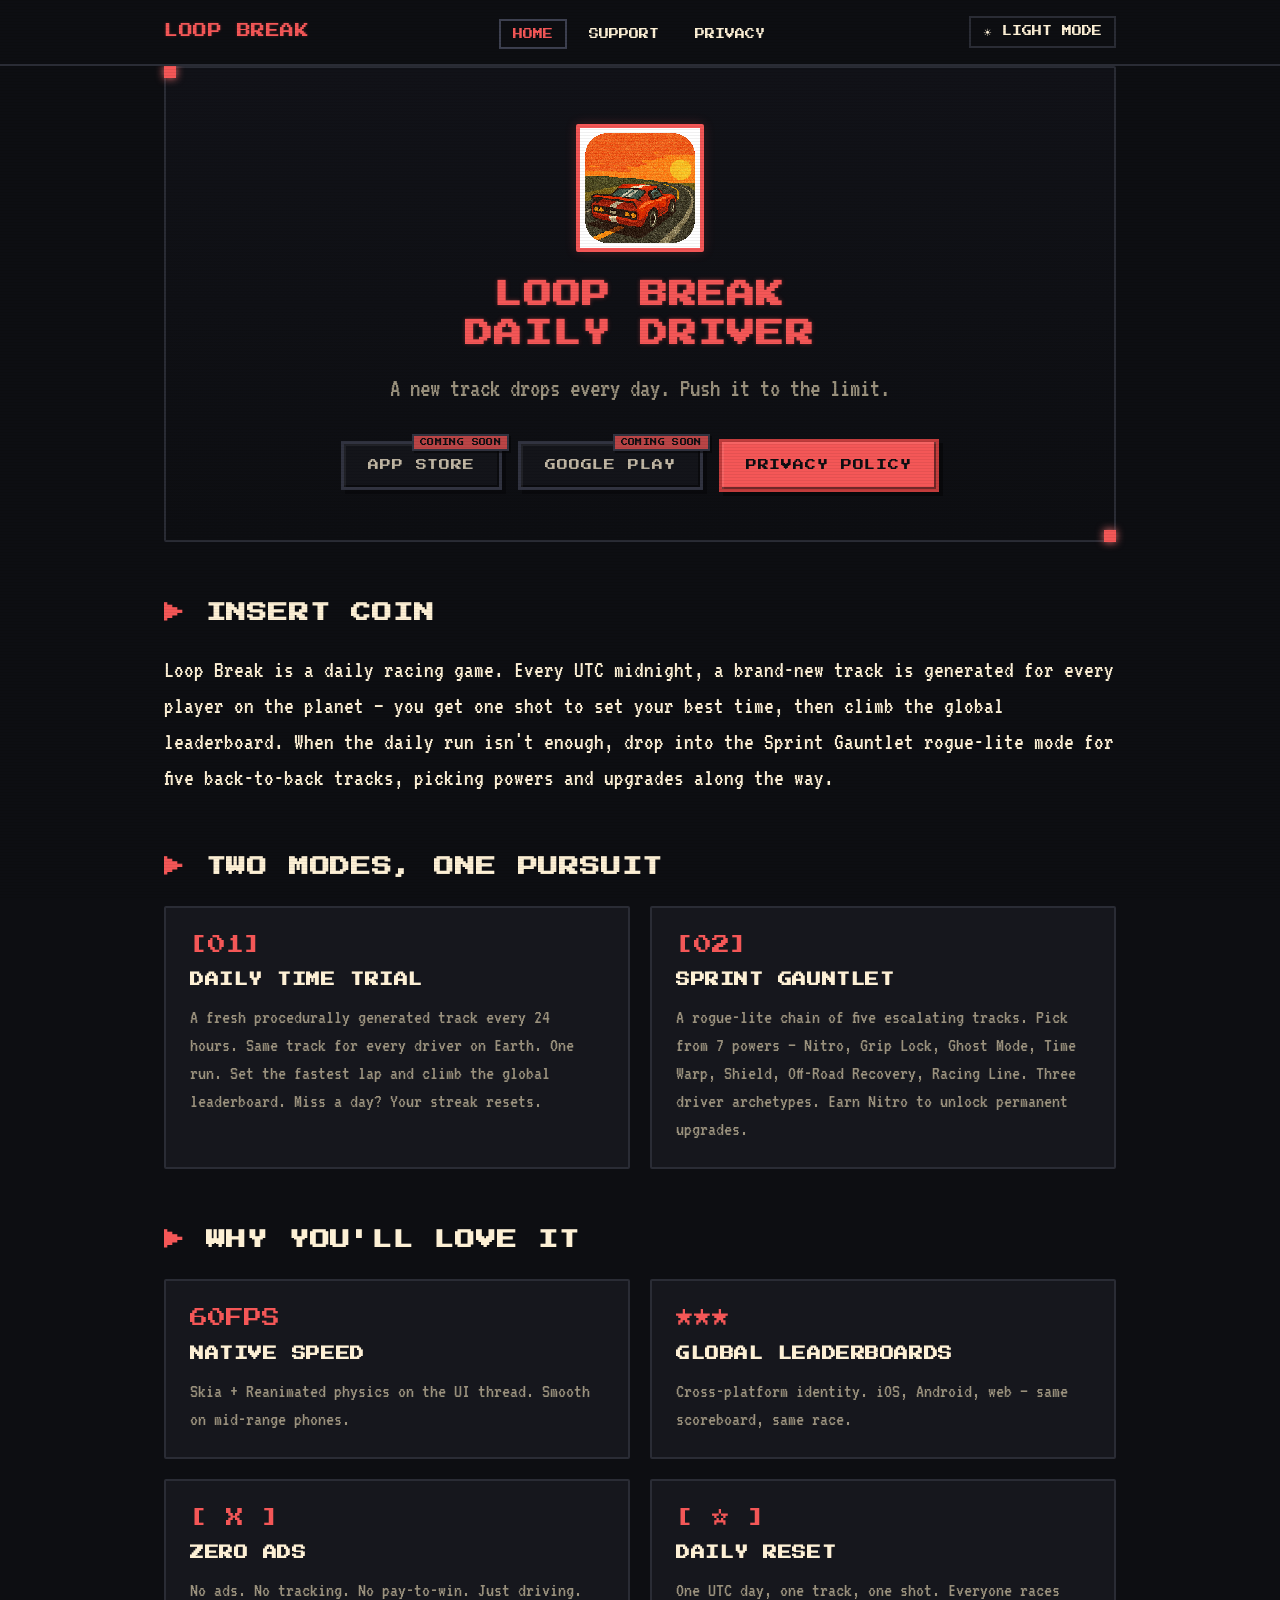
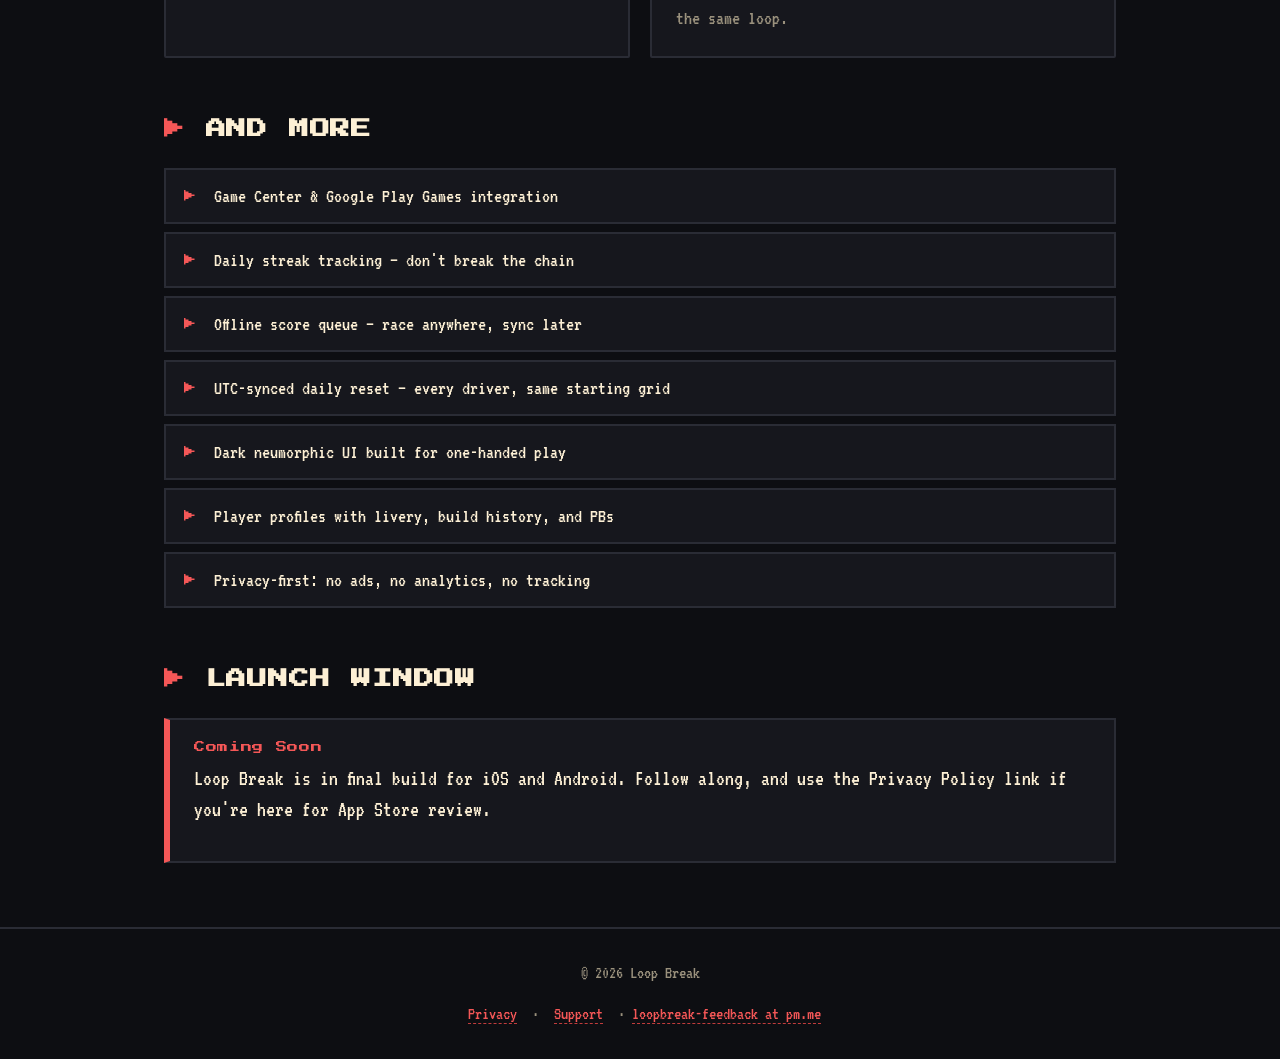
==== index.html @ 8a510963 "first commit" ====
<!DOCTYPE html>
<html lang="en">
<head>
  <meta charset="UTF-8" />
  <meta name="viewport" content="width=device-width, initial-scale=1.0" />
  <title>Loop Break — Daily Driver | A new track every day</title>
  <meta name="description" content="Loop Break — Daily Driver is a retro racing game with a fresh procedurally generated track every day. Compete on global leaderboards or run the Sprint Gauntlet rogue-lite mode." />
  <meta name="theme-color" content="#0D0E12" />

  <meta property="og:title" content="Loop Break — Daily Driver" />
  <meta property="og:description" content="A new track drops every day. Push it to the limit." />
  <meta property="og:type" content="website" />
  <meta property="og:image" content="assets/feature-graphic.png" />

  <link rel="icon" type="image/png" href="assets/app-icon.png" />
  <link rel="apple-touch-icon" href="assets/app-icon.png" />

  <link rel="preconnect" href="https://fonts.googleapis.com" />
  <link rel="preconnect" href="https://fonts.gstatic.com" crossorigin />
  <link href="https://fonts.googleapis.com/css2?family=Press+Start+2P&family=VT323&display=swap" rel="stylesheet" />

  <link rel="stylesheet" href="styles.css" />
  <script src="theme-toggle.js" defer></script>
</head>
<body>
  <a class="skip-link" href="#main">Skip to main content</a>

  <nav class="nav" aria-label="Primary">
    <div class="container nav-inner">
      <div class="nav-brand"><a href="index.html">LOOP BREAK</a></div>
      <ul class="nav-links">
        <li><a href="index.html" aria-current="page">Home</a></li>
        <li><a href="support.html">Support</a></li>
        <li><a href="privacy.html">Privacy</a></li>
      </ul>
      <button class="theme-toggle" type="button" aria-pressed="false">
        <span class="theme-toggle-icon" aria-hidden="true">☀</span>
        <span class="theme-toggle-label">Light mode</span>
      </button>
    </div>
  </nav>

  <main class="container" id="main" tabindex="-1">

    <!-- HERO -->
    <section class="hero" aria-labelledby="hero-title">
      <img src="assets/app-icon.png" alt="Loop Break app icon" class="app-icon" width="128" height="128" />
      <h1 id="hero-title">Loop Break<br />Daily Driver</h1>
      <p class="tagline">A new track drops every day. Push it to the limit.</p>
      <div class="hero-ctas">
        <button class="btn btn-disabled" type="button" disabled aria-label="App Store — coming soon">
          App Store
          <span class="btn-badge" aria-hidden="true">Coming Soon</span>
        </button>
        <button class="btn btn-disabled" type="button" disabled aria-label="Google Play — coming soon">
          Google Play
          <span class="btn-badge" aria-hidden="true">Coming Soon</span>
        </button>
        <a class="btn btn-primary" href="privacy.html">Privacy Policy</a>
      </div>
    </section>

    <!-- WHAT IS LOOP BREAK -->
    <section aria-labelledby="about-title">
      <h2 id="about-title">Insert Coin</h2>
      <p class="lead">Loop Break is a daily racing game. Every UTC midnight, a brand-new track is generated for every player on the planet — you get one shot to set your best time, then climb the global leaderboard. When the daily run isn't enough, drop into the Sprint Gauntlet rogue-lite mode for five back-to-back tracks, picking powers and upgrades along the way.</p>
    </section>

    <!-- GAME MODES -->
    <section aria-labelledby="modes-title">
      <h2 id="modes-title">Two Modes, One Pursuit</h2>
      <div class="feature-grid">
        <article class="feature-card">
          <span class="icon">[01]</span>
          <h3>Daily Time Trial</h3>
          <p>A fresh procedurally generated track every 24 hours. Same track for every driver on Earth. One run. Set the fastest lap and climb the global leaderboard. Miss a day? Your streak resets.</p>
        </article>
        <article class="feature-card">
          <span class="icon">[02]</span>
          <h3>Sprint Gauntlet</h3>
          <p>A rogue-lite chain of five escalating tracks. Pick from 7 powers — Nitro, Grip Lock, Ghost Mode, Time Warp, Shield, Off-Road Recovery, Racing Line. Three driver archetypes. Earn Nitro to unlock permanent upgrades.</p>
        </article>
      </div>
    </section>

    <!-- WHY YOU'LL LOVE IT -->
    <section aria-labelledby="love-title">
      <h2 id="love-title">Why You'll Love It</h2>
      <div class="feature-grid">
        <article class="feature-card">
          <span class="icon">60FPS</span>
          <h3>Native Speed</h3>
          <p>Skia + Reanimated physics on the UI thread. Smooth on mid-range phones.</p>
        </article>
        <article class="feature-card">
          <span class="icon">★★★</span>
          <h3>Global Leaderboards</h3>
          <p>Cross-platform identity. iOS, Android, web — same scoreboard, same race.</p>
        </article>
        <article class="feature-card">
          <span class="icon">[ X ]</span>
          <h3>Zero Ads</h3>
          <p>No ads. No tracking. No pay-to-win. Just driving.</p>
        </article>
        <article class="feature-card">
          <span class="icon">[ ☆ ]</span>
          <h3>Daily Reset</h3>
          <p>One UTC day, one track, one shot. Everyone races the same loop.</p>
        </article>
      </div>
    </section>

    <!-- AND MORE -->
    <section aria-labelledby="more-title">
      <h2 id="more-title">And More</h2>
      <ul class="pixel-list">
        <li>Game Center &amp; Google Play Games integration</li>
        <li>Daily streak tracking — don't break the chain</li>
        <li>Offline score queue — race anywhere, sync later</li>
        <li>UTC-synced daily reset — every driver, same starting grid</li>
        <li>Dark neumorphic UI built for one-handed play</li>
        <li>Player profiles with livery, build history, and PBs</li>
        <li>Privacy-first: no ads, no analytics, no tracking</li>
      </ul>
    </section>

    <!-- COMING SOON CALLOUT -->
    <section aria-labelledby="status-title">
      <h2 id="status-title">Launch Window</h2>
      <div class="callout">
        <strong>Coming Soon</strong>
        <p>Loop Break is in final build for iOS and Android. Follow along, and use the Privacy Policy link if you're here for App Store review.</p>
      </div>
    </section>

  </main>

  <footer class="footer">
    <div class="container">
      <p>© 2026 Loop Break</p>
      <nav aria-label="Footer">
        <a href="privacy.html">Privacy</a> ·
        <a href="support.html">Support</a> ·
        <span class="email">loopbreak-feedback at pm.me</span>
      </nav>
    </div>
  </footer>

</body>
</html>
---- styles.css ----
/* ============================================================
   LOOP BREAK — DAILY DRIVER
   Retro arcade landing page styles
   ============================================================ */

/* ----- Design tokens (dark, default) ----- */
:root {
  --bg:           #0D0E12;
  --bg-elevated:  #111218;
  --panel:        #16171D;
  --panel-hover:  #1C1E26;
  --accent:       #F45757;       /* >= 6.0:1 on --bg, AA normal text */
  --accent-glow:  #FF7878;
  --accent-dim:   #C23C3C;
  --on-accent:    #0D0E12;       /* foreground on .btn-primary */
  --success:      #6CCB6C;
  --text:         #FDF0D5;
  --text-muted:   #9A917D;
  --border:       #2A2C35;
  --border-strong:#3D4050;
  --shadow-inset-light: rgba(255,255,255,0.08);
  --shadow-inset-dark:  rgba(0,0,0,0.55);
  --scanline-opacity: 0.06;
}

/* ----- Light theme ----- */
[data-theme="light"] {
  --bg:           #F4EFE0;
  --bg-elevated:  #ECE5D2;
  --panel:        #FFFFFF;
  --panel-hover:  #FBF7EA;
  --accent:       #9A2424;       /* >= 7:1 on cream */
  --accent-glow:  #B83232;
  --accent-dim:   #7A1F1F;
  --on-accent:    #FDF0D5;
  --success:      #2B7A2B;
  --text:         #1B1B1F;
  --text-muted:   #4A4636;
  --border:       #C9C1AA;
  --border-strong:#9A917D;
  --shadow-inset-light: rgba(255,255,255,0.8);
  --shadow-inset-dark:  rgba(0,0,0,0.18);
  --scanline-opacity: 0;
}

/* ----- Reset ----- */
* {
  box-sizing: border-box;
  margin: 0;
  padding: 0;
}

/* ----- Accessibility utilities ----- */
.sr-only {
  position: absolute;
  width: 1px;
  height: 1px;
  padding: 0;
  margin: -1px;
  overflow: hidden;
  clip: rect(0, 0, 0, 0);
  white-space: nowrap;
  border: 0;
}

.skip-link {
  position: absolute;
  left: 8px;
  top: -64px;
  z-index: 10000;
  padding: 12px 16px;
  background: var(--accent);
  color: var(--on-accent);
  font-family: 'Press Start 2P', monospace;
  font-size: 11px;
  text-transform: uppercase;
  border: 3px solid var(--border-strong);
  text-decoration: none;
}

.skip-link:focus,
.skip-link:focus-visible {
  top: 8px;
  outline: 2px solid var(--accent-glow);
  outline-offset: 2px;
}

main:focus {
  outline: none;
}

html {
  scroll-behavior: smooth;
}

body {
  font-family: 'VT323', 'Press Start 2P', ui-monospace, monospace;
  font-size: 22px;
  line-height: 1.4;
  color: var(--text);
  background: var(--bg);
  min-height: 100vh;
  -webkit-font-smoothing: antialiased;
  text-rendering: optimizeLegibility;
  position: relative;
  overflow-x: hidden;
  transition: background-color 0.3s ease, color 0.3s ease;
}

/* ----- CRT scanlines overlay (dark only) ----- */
body::before {
  content: "";
  position: fixed;
  inset: 0;
  pointer-events: none;
  z-index: 9999;
  background: repeating-linear-gradient(
    to bottom,
    rgba(0, 0, 0, var(--scanline-opacity)) 0,
    rgba(0, 0, 0, var(--scanline-opacity)) 1px,
    transparent 1px,
    transparent 3px
  );
}

/* Vignette removed: darkening corners hurt text contrast for AT users.
   The scanline overlay alone supplies enough CRT character. */

/* ----- Typography ----- */
.pixel,
h1, h2, h3,
.nav-brand,
.btn,
.feature-icon-text {
  font-family: 'Press Start 2P', ui-monospace, monospace;
  letter-spacing: 0.04em;
  text-transform: uppercase;
}

h1 {
  font-size: 28px;
  line-height: 1.4;
  color: var(--accent);
  text-shadow: 0 0 4px rgba(255, 82, 82, 0.35);
}

h2 {
  font-size: 20px;
  line-height: 1.5;
  margin-bottom: 24px;
  color: var(--text);
}

h2::before {
  content: "▶ ";
  color: var(--accent);
}

h3 {
  font-size: 14px;
  line-height: 1.5;
  margin-bottom: 12px;
  color: var(--text);
}

p {
  margin-bottom: 16px;
}

a {
  color: var(--accent);
  text-decoration: none;
  border-bottom: 1px dashed var(--accent-dim);
  transition: color 0.15s ease, border-color 0.15s ease;
}

a:hover {
  color: var(--accent-glow);
  border-bottom-color: var(--accent-glow);
}

a:focus-visible,
button:focus-visible,
summary:focus-visible {
  outline: 2px solid var(--accent-glow);
  outline-offset: 2px;
}

summary:focus { outline: none; }
summary:focus-visible { outline-offset: -2px; }

strong {
  color: var(--accent);
  font-weight: normal;
}

/* ----- Layout ----- */
.container {
  max-width: 1000px;
  margin: 0 auto;
  padding: 0 24px;
}

section {
  margin-bottom: 56px;
}

/* ----- Navigation ----- */
.nav {
  position: sticky;
  top: 0;
  z-index: 100;
  background: var(--bg);
  border-bottom: 2px solid var(--border);
  padding: 16px 0;
}

.nav-inner {
  display: flex;
  align-items: center;
  justify-content: space-between;
  gap: 16px;
  flex-wrap: wrap;
}

.nav-brand {
  font-size: 14px;
  color: var(--accent);
  text-shadow: 0 0 3px rgba(255, 82, 82, 0.3);
}

.nav-brand a {
  color: inherit;
  border-bottom: none;
}

.nav-links {
  display: flex;
  align-items: center;
  gap: 8px;
  list-style: none;
}

.nav-links a {
  font-family: 'Press Start 2P', monospace;
  font-size: 10px;
  text-transform: uppercase;
  color: var(--text);
  border-bottom: none;
  padding: 8px 12px;
  border: 2px solid transparent;
  transition: all 0.15s ease;
}

.nav-links a:hover {
  color: var(--accent);
  border-color: var(--accent);
}

.nav-links a[aria-current="page"] {
  color: var(--accent);
  border-color: var(--border-strong);
}

.theme-toggle {
  background: transparent;
  border: 2px solid var(--border);
  color: var(--text);
  padding: 8px 12px;
  cursor: pointer;
  font-family: 'Press Start 2P', monospace;
  font-size: 10px;
  text-transform: uppercase;
  transition: all 0.15s ease;
}

.theme-toggle:hover {
  border-color: var(--accent);
  color: var(--accent);
}

/* ----- Hero ----- */
.hero {
  text-align: center;
  padding: 56px 24px 48px;
  margin-bottom: 56px;
  background:
    linear-gradient(180deg, var(--bg-elevated) 0%, var(--bg) 100%);
  border: 2px solid var(--border);
  border-radius: 2px;
  position: relative;
}

.hero::before,
.hero::after {
  content: "";
  position: absolute;
  width: 12px;
  height: 12px;
  background: var(--accent);
  box-shadow: 0 0 8px var(--accent-glow);
}

.hero::before { top: -2px; left: -2px; }
.hero::after  { bottom: -2px; right: -2px; }

.hero .app-icon {
  width: 128px;
  height: 128px;
  border: 4px solid var(--accent);
  border-radius: 2px;
  margin: 0 auto 24px;
  display: block;
  image-rendering: pixelated;
  box-shadow: 0 0 12px rgba(255, 82, 82, 0.2);
}

.hero h1 {
  margin-bottom: 16px;
}

.hero .tagline {
  font-size: 26px;
  color: var(--text-muted);
  margin-bottom: 32px;
  max-width: 600px;
  margin-left: auto;
  margin-right: auto;
}

.hero-ctas {
  display: flex;
  flex-wrap: wrap;
  gap: 16px;
  justify-content: center;
  align-items: center;
}

/* ----- Buttons (chunky pixel bevel) ----- */
.btn {
  display: inline-block;
  padding: 16px 24px;
  font-size: 11px;
  text-transform: uppercase;
  letter-spacing: 0.08em;
  border: 3px solid var(--border-strong);
  background: var(--panel);
  color: var(--text);
  cursor: pointer;
  text-decoration: none;
  font-family: 'Press Start 2P', monospace;
  box-shadow:
    inset 2px 2px 0 var(--shadow-inset-light),
    inset -2px -2px 0 var(--shadow-inset-dark),
    4px 4px 0 rgba(0,0,0,0.4);
  transition: transform 0.08s ease, box-shadow 0.08s ease, color 0.15s ease;
}

.btn:hover {
  color: var(--accent-glow);
}

.btn:active {
  transform: translate(2px, 2px);
  box-shadow:
    inset -2px -2px 0 var(--shadow-inset-light),
    inset 2px 2px 0 var(--shadow-inset-dark),
    2px 2px 0 rgba(0,0,0,0.4);
}

.btn-primary {
  background: var(--accent);
  color: var(--on-accent);
  border-color: var(--accent-dim);
}

.btn-primary:hover {
  background: var(--accent-glow);
  color: var(--on-accent);
}

.btn-disabled {
  cursor: not-allowed;
  opacity: 0.75;
  position: relative;
}

.btn-disabled:hover {
  color: var(--text);
}

.btn-disabled:active {
  transform: none;
}

.btn-badge {
  position: absolute;
  top: -10px;
  right: -10px;
  font-size: 7px;
  background: var(--accent);
  color: var(--on-accent);
  padding: 3px 6px;
  border: 2px solid var(--border-strong);
  letter-spacing: 0.05em;
  box-shadow: 2px 2px 0 rgba(0,0,0,0.5);
  font-family: 'Press Start 2P', monospace;
  text-transform: uppercase;
}

/* ----- Feature grid ----- */
.feature-grid {
  display: grid;
  grid-template-columns: repeat(2, 1fr);
  gap: 20px;
}

.feature-grid.cols-4 {
  grid-template-columns: repeat(4, 1fr);
}

.feature-card {
  background: var(--panel);
  border: 2px solid var(--border);
  padding: 24px;
  border-radius: 2px;
  position: relative;
  transition: transform 0.12s ease, border-color 0.12s ease, background-color 0.12s ease;
}

.feature-card:hover {
  transform: translateY(-2px);
  border-color: var(--accent);
  background: var(--panel-hover);
}

.feature-card .icon {
  font-family: 'Press Start 2P', monospace;
  font-size: 18px;
  color: var(--accent);
  display: inline-block;
  margin-bottom: 12px;
}

.feature-card h3 {
  margin-bottom: 12px;
}

.feature-card p {
  color: var(--text-muted);
  font-size: 20px;
  line-height: 1.4;
  margin-bottom: 0;
}

/* ----- Pixel checklist ----- */
.pixel-list {
  list-style: none;
  display: grid;
  gap: 8px;
}

.pixel-list li {
  background: var(--panel);
  border: 2px solid var(--border);
  padding: 12px 16px 12px 48px;
  position: relative;
  font-size: 20px;
  color: var(--text);
}

.pixel-list li::before {
  content: "▶";
  position: absolute;
  left: 18px;
  top: 50%;
  transform: translateY(-50%);
  color: var(--accent);
  font-family: 'Press Start 2P', monospace;
  font-size: 12px;
}

/* ----- Contact / callout card ----- */
.callout {
  background: var(--panel);
  border: 2px solid var(--border);
  border-left: 6px solid var(--accent);
  padding: 20px 24px;
  margin: 24px 0;
}

.callout strong {
  display: block;
  margin-bottom: 8px;
  font-family: 'Press Start 2P', monospace;
  font-size: 11px;
  letter-spacing: 0.06em;
}

/* Obfuscated email — visually styled like a link, but not a mailto */
.email {
  color: var(--accent);
  border-bottom: 1px dashed var(--accent-dim);
  font-family: 'VT323', monospace;
  user-select: all;
}

/* ----- FAQ accordion ----- */
.faq-item {
  background: var(--panel);
  border: 2px solid var(--border);
  margin-bottom: 12px;
  padding: 0;
  transition: border-color 0.15s ease;
}

.faq-item[open],
.faq-item:hover {
  border-color: var(--accent);
}

.faq-item summary {
  list-style: none;
  cursor: pointer;
  padding: 16px 56px 16px 20px;
  font-family: 'Press Start 2P', monospace;
  font-size: 11px;
  text-transform: uppercase;
  letter-spacing: 0.04em;
  color: var(--text);
  position: relative;
  user-select: none;
}

.faq-item summary::-webkit-details-marker { display: none; }

.faq-item summary::after {
  content: "+";
  position: absolute;
  right: 20px;
  top: 50%;
  transform: translateY(-50%);
  font-family: 'Press Start 2P', monospace;
  font-size: 18px;
  color: var(--accent);
  transition: transform 0.2s ease;
}

.faq-item[open] summary::after {
  content: "−";
}

.faq-body {
  padding: 0 20px 20px;
  color: var(--text-muted);
  font-size: 20px;
  line-height: 1.45;
}

.faq-body p { margin-bottom: 12px; }
.faq-body p:last-child { margin-bottom: 0; }

/* ----- Privacy specific ----- */
.privacy-content h2 { margin-top: 40px; }
.privacy-content h3 { margin-top: 24px; }
.privacy-content p,
.privacy-content li {
  font-size: 20px;
  color: var(--text);
  line-height: 1.5;
}

.privacy-content ul,
.privacy-content ol {
  padding-left: 28px;
  margin-bottom: 16px;
}

.privacy-content li {
  margin-bottom: 8px;
}

.lead {
  font-size: 24px;
  color: var(--text);
  line-height: 1.5;
  margin-bottom: 24px;
}

.last-updated {
  font-family: 'Press Start 2P', monospace;
  font-size: 10px;
  color: var(--text-muted);
  margin-bottom: 32px;
  text-transform: uppercase;
}

/* ----- Footer ----- */
.footer {
  border-top: 2px solid var(--border);
  margin-top: 64px;
  padding: 32px 0;
  text-align: center;
  color: var(--text-muted);
  font-size: 18px;
}

.footer a {
  margin: 0 8px;
  /* Keep the dashed underline from the base `a` rule — required so
     links remain distinguishable without relying on color alone. */
}

/* ----- Responsive ----- */
@media (max-width: 1024px) {
  .feature-grid.cols-4 {
    grid-template-columns: repeat(2, 1fr);
  }
}

@media (max-width: 768px) {
  body { font-size: 20px; }
  h1 { font-size: 22px; }
  h2 { font-size: 16px; }
  h3 { font-size: 12px; }

  .hero { padding: 40px 16px 32px; }
  .hero .tagline { font-size: 22px; }
  .hero .app-icon { width: 100px; height: 100px; }

  .feature-grid,
  .feature-grid.cols-4 {
    grid-template-columns: 1fr;
  }

  .btn { padding: 14px 18px; font-size: 10px; }

  .nav-inner { gap: 8px; }
  .nav-links { gap: 4px; flex-wrap: wrap; justify-content: center; }
  .nav-links a { padding: 6px 8px; font-size: 9px; }
}

@media (max-width: 480px) {
  .container { padding: 0 16px; }
  body { font-size: 18px; }
  h1 { font-size: 18px; }
  .hero h1 { line-height: 1.5; }
  .hero .tagline { font-size: 20px; }
  .hero-ctas { flex-direction: column; align-items: stretch; }
  .btn { width: 100%; text-align: center; }
  .btn-disabled::after { font-size: 6px; padding: 2px 4px; }
}

/* ----- Reduced motion ----- */
@media (prefers-reduced-motion: reduce) {
  *,
  *::before,
  *::after {
    animation-duration: 0.001ms !important;
    animation-iteration-count: 1 !important;
    transition-duration: 0.001ms !important;
    scroll-behavior: auto !important;
  }
  body::before { display: none; }
  h1 { text-shadow: none; }
}

/* ----- Print ----- */
@media print {
  body::before { display: none; }
  .nav, .footer, .theme-toggle, .hero-ctas { display: none; }
  body { color: #000; background: #fff; }
  a { color: #000; border-bottom: 1px solid #000; }
  h1, h2, h3 { color: #000; text-shadow: none; }
}

/* ----- Forced Colors (Windows High Contrast) ----- */
@media (forced-colors: active) {
  body::before { display: none; }
  h1 { text-shadow: none; }
  .hero .app-icon { box-shadow: none; }
  .nav-brand { text-shadow: none; }
  .btn,
  .feature-card,
  .pixel-list li,
  .callout,
  .faq-item,
  .hero {
    border-color: CanvasText;
  }
  .btn-badge {
    background: Canvas;
    color: CanvasText;
    border-color: CanvasText;
    box-shadow: none;
  }
  *:focus-visible {
    outline: 2px solid Highlight;
    outline-offset: 2px;
  }
}
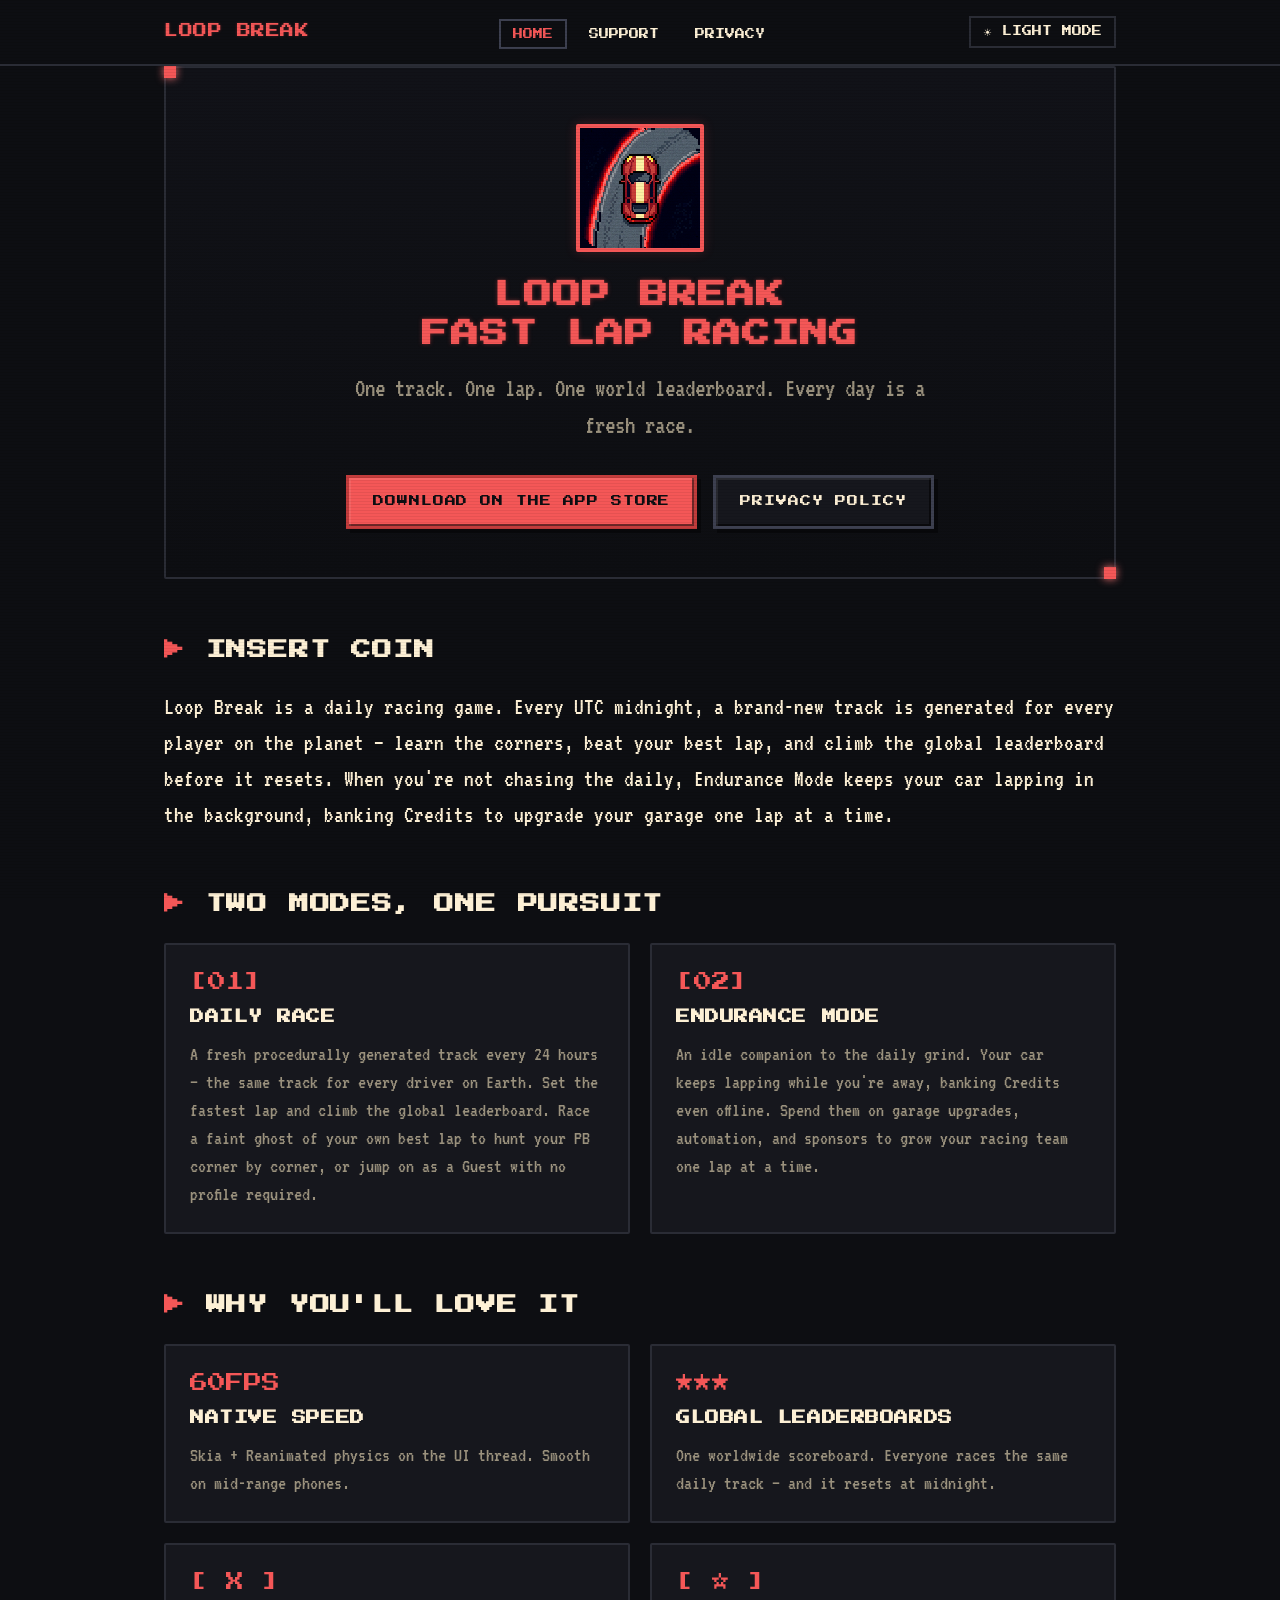
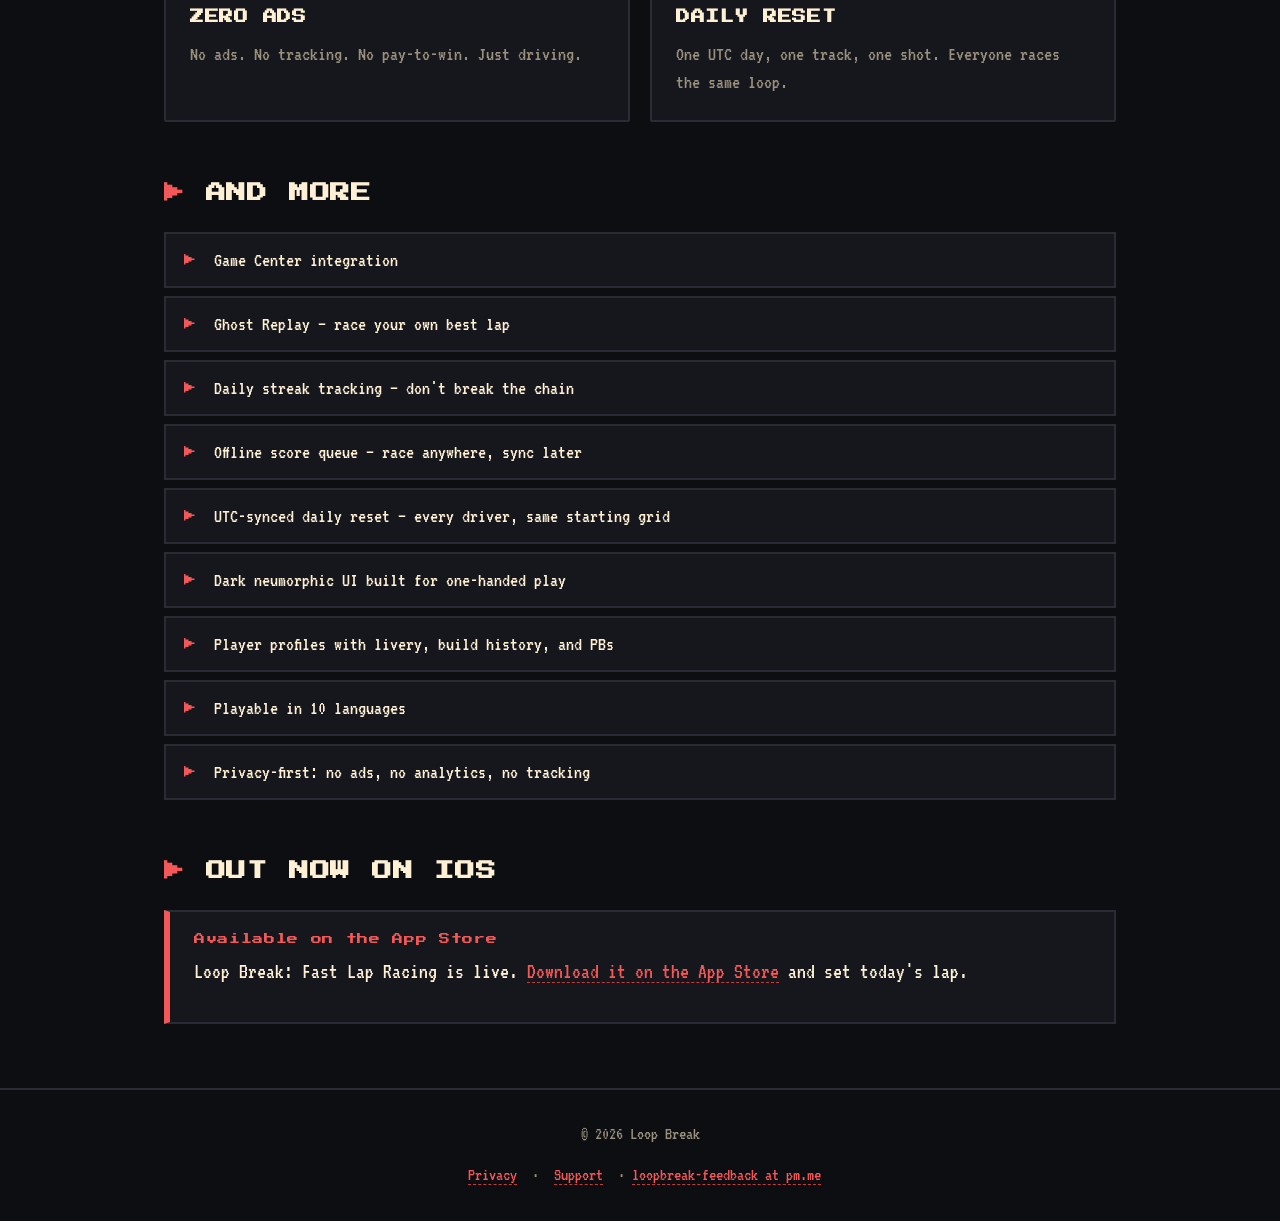
==== commit 5db09c1d: "Update landing page for App Store launch - Add live App Store download link; remove Google Play "Com" ====
--- a/index.html
+++ b/index.html
@@ -3,12 +3,12 @@
 <head>
   <meta charset="UTF-8" />
   <meta name="viewport" content="width=device-width, initial-scale=1.0" />
-  <title>Loop Break — Daily Driver | A new track every day</title>
-  <meta name="description" content="Loop Break — Daily Driver is a retro racing game with a fresh procedurally generated track every day. Compete on global leaderboards or run the Sprint Gauntlet rogue-lite mode." />
+  <title>Loop Break: Fast Lap Racing | A new track every day</title>
+  <meta name="description" content="Loop Break: Fast Lap Racing is a retro racing game with a fresh procedurally generated track every day. Race the daily track on a global leaderboard, then let Endurance Mode keep your car lapping while you're away." />
   <meta name="theme-color" content="#0D0E12" />
 
-  <meta property="og:title" content="Loop Break — Daily Driver" />
-  <meta property="og:description" content="A new track drops every day. Push it to the limit." />
+  <meta property="og:title" content="Loop Break: Fast Lap Racing" />
+  <meta property="og:description" content="One track. One lap. One world leaderboard. Every day is a fresh race." />
   <meta property="og:type" content="website" />
   <meta property="og:image" content="assets/feature-graphic.png" />
 
@@ -45,25 +45,18 @@
     <!-- HERO -->
     <section class="hero" aria-labelledby="hero-title">
       <img src="assets/app-icon.png" alt="Loop Break app icon" class="app-icon" width="128" height="128" />
-      <h1 id="hero-title">Loop Break<br />Daily Driver</h1>
-      <p class="tagline">A new track drops every day. Push it to the limit.</p>
+      <h1 id="hero-title">Loop Break<br />Fast Lap Racing</h1>
+      <p class="tagline">One track. One lap. One world leaderboard. Every day is a fresh race.</p>
       <div class="hero-ctas">
-        <button class="btn btn-disabled" type="button" disabled aria-label="App Store — coming soon">
-          App Store
-          <span class="btn-badge" aria-hidden="true">Coming Soon</span>
-        </button>
-        <button class="btn btn-disabled" type="button" disabled aria-label="Google Play — coming soon">
-          Google Play
-          <span class="btn-badge" aria-hidden="true">Coming Soon</span>
-        </button>
-        <a class="btn btn-primary" href="privacy.html">Privacy Policy</a>
+        <a class="btn btn-primary" href="https://apps.apple.com/us/app/loop-break-fast-lap-racing/id6755713660">Download on the App Store</a>
+        <a class="btn" href="privacy.html">Privacy Policy</a>
       </div>
     </section>
 
     <!-- WHAT IS LOOP BREAK -->
     <section aria-labelledby="about-title">
       <h2 id="about-title">Insert Coin</h2>
-      <p class="lead">Loop Break is a daily racing game. Every UTC midnight, a brand-new track is generated for every player on the planet — you get one shot to set your best time, then climb the global leaderboard. When the daily run isn't enough, drop into the Sprint Gauntlet rogue-lite mode for five back-to-back tracks, picking powers and upgrades along the way.</p>
+      <p class="lead">Loop Break is a daily racing game. Every UTC midnight, a brand-new track is generated for every player on the planet — learn the corners, beat your best lap, and climb the global leaderboard before it resets. When you're not chasing the daily, Endurance Mode keeps your car lapping in the background, banking Credits to upgrade your garage one lap at a time.</p>
     </section>
 
     <!-- GAME MODES -->
@@ -72,13 +65,13 @@
       <div class="feature-grid">
         <article class="feature-card">
           <span class="icon">[01]</span>
-          <h3>Daily Time Trial</h3>
-          <p>A fresh procedurally generated track every 24 hours. Same track for every driver on Earth. One run. Set the fastest lap and climb the global leaderboard. Miss a day? Your streak resets.</p>
+          <h3>Daily Race</h3>
+          <p>A fresh procedurally generated track every 24 hours — the same track for every driver on Earth. Set the fastest lap and climb the global leaderboard. Race a faint ghost of your own best lap to hunt your PB corner by corner, or jump on as a Guest with no profile required.</p>
         </article>
         <article class="feature-card">
           <span class="icon">[02]</span>
-          <h3>Sprint Gauntlet</h3>
-          <p>A rogue-lite chain of five escalating tracks. Pick from 7 powers — Nitro, Grip Lock, Ghost Mode, Time Warp, Shield, Off-Road Recovery, Racing Line. Three driver archetypes. Earn Nitro to unlock permanent upgrades.</p>
+          <h3>Endurance Mode</h3>
+          <p>An idle companion to the daily grind. Your car keeps lapping while you're away, banking Credits even offline. Spend them on garage upgrades, automation, and sponsors to grow your racing team one lap at a time.</p>
         </article>
       </div>
     </section>
@@ -95,7 +88,7 @@
         <article class="feature-card">
           <span class="icon">★★★</span>
           <h3>Global Leaderboards</h3>
-          <p>Cross-platform identity. iOS, Android, web — same scoreboard, same race.</p>
+          <p>One worldwide scoreboard. Everyone races the same daily track — and it resets at midnight.</p>
         </article>
         <article class="feature-card">
           <span class="icon">[ X ]</span>
@@ -114,22 +107,24 @@
     <section aria-labelledby="more-title">
       <h2 id="more-title">And More</h2>
       <ul class="pixel-list">
-        <li>Game Center &amp; Google Play Games integration</li>
+        <li>Game Center integration</li>
+        <li>Ghost Replay — race your own best lap</li>
         <li>Daily streak tracking — don't break the chain</li>
         <li>Offline score queue — race anywhere, sync later</li>
         <li>UTC-synced daily reset — every driver, same starting grid</li>
         <li>Dark neumorphic UI built for one-handed play</li>
         <li>Player profiles with livery, build history, and PBs</li>
+        <li>Playable in 10 languages</li>
         <li>Privacy-first: no ads, no analytics, no tracking</li>
       </ul>
     </section>
 
-    <!-- COMING SOON CALLOUT -->
+    <!-- OUT NOW CALLOUT -->
     <section aria-labelledby="status-title">
-      <h2 id="status-title">Launch Window</h2>
+      <h2 id="status-title">Out Now on iOS</h2>
       <div class="callout">
-        <strong>Coming Soon</strong>
-        <p>Loop Break is in final build for iOS and Android. Follow along, and use the Privacy Policy link if you're here for App Store review.</p>
+        <strong>Available on the App Store</strong>
+        <p>Loop Break: Fast Lap Racing is live. <a href="https://apps.apple.com/us/app/loop-break-fast-lap-racing/id6755713660">Download it on the App Store</a> and set today's lap.</p>
       </div>
     </section>
 
